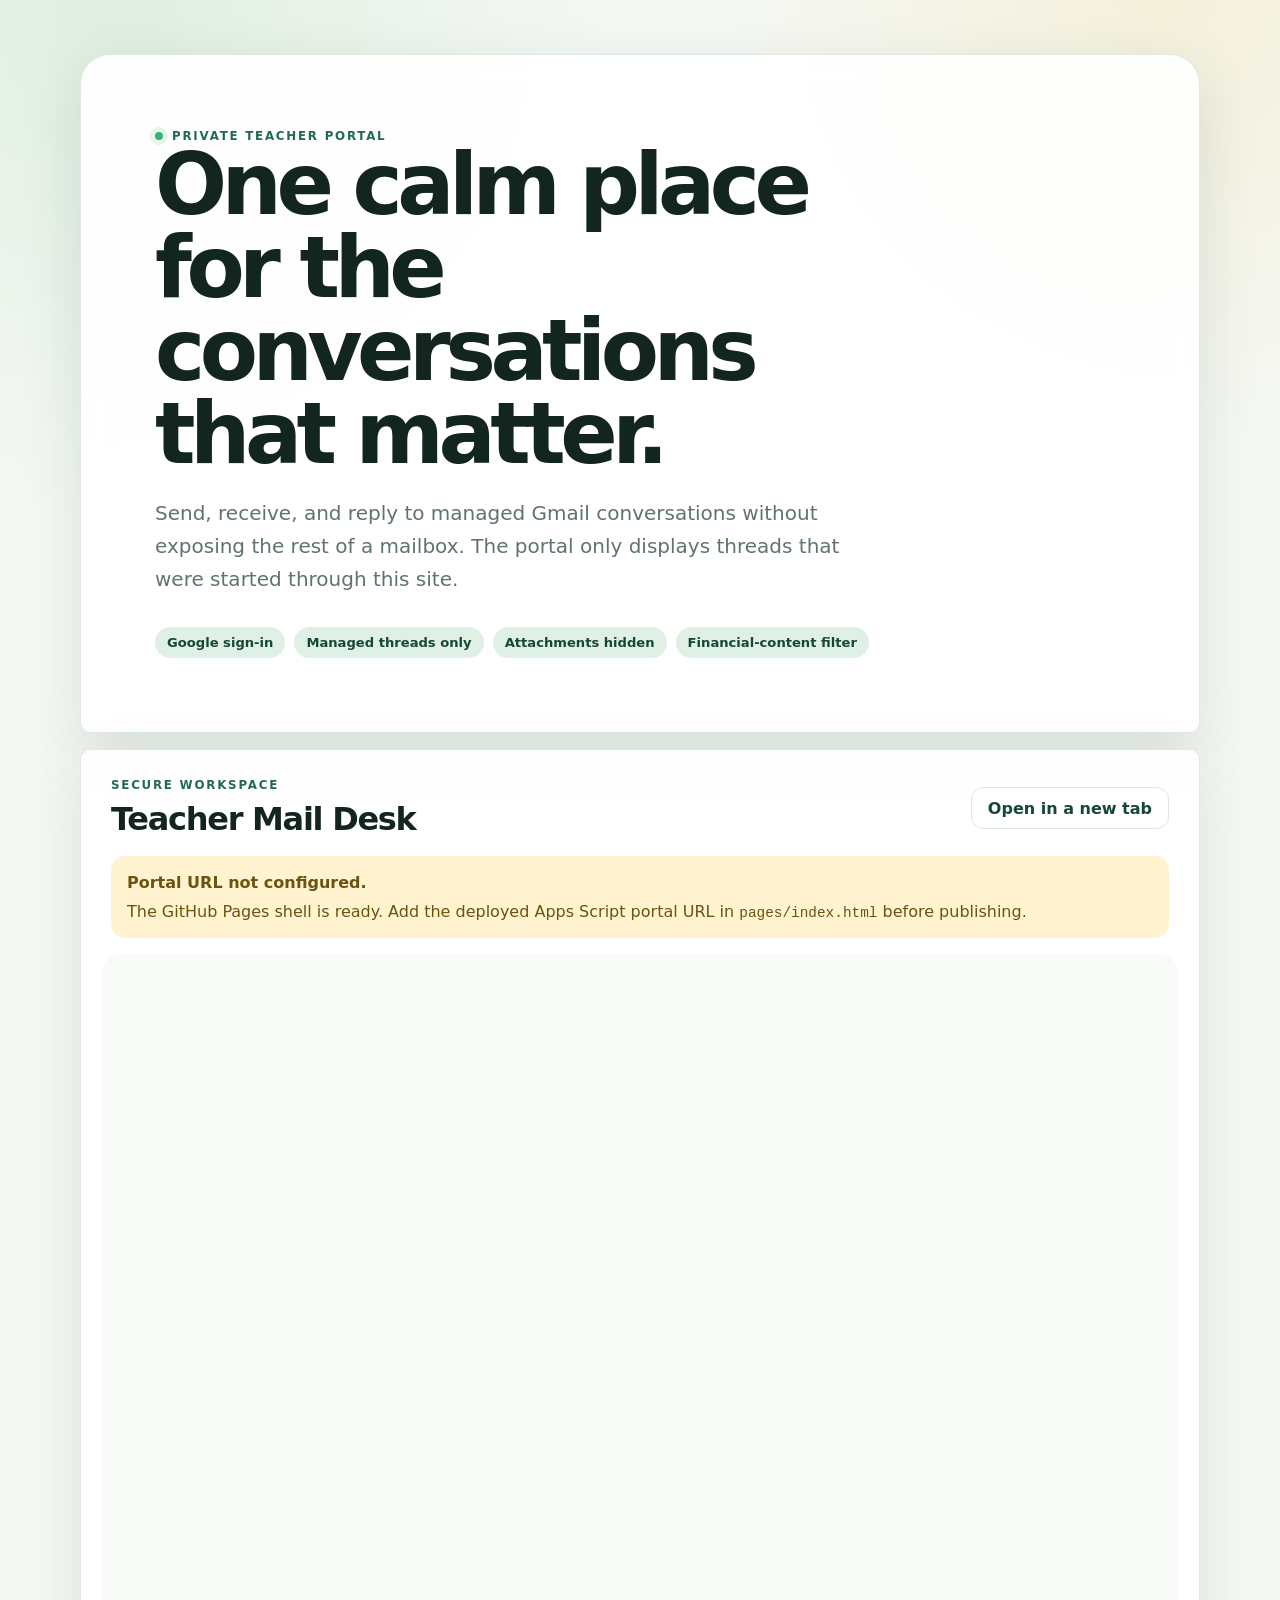
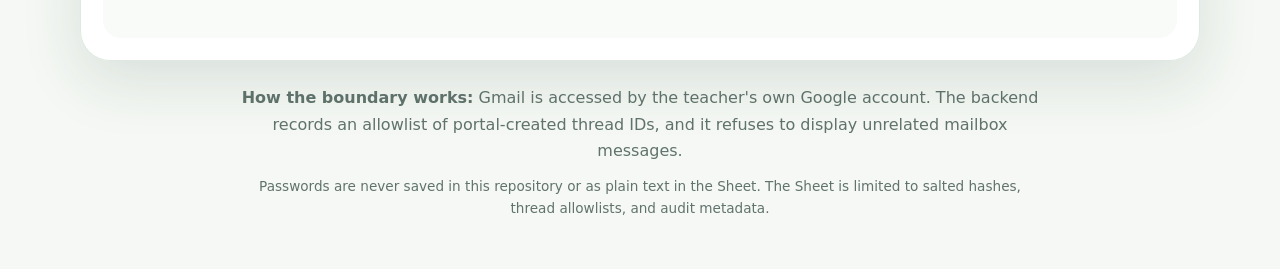
==== pages/index.html @ 8d0dcc26 "Add Apps Script core and Pages workflow" ====
<!doctype html>
<html lang="en">
  <head>
    <meta charset="utf-8" />
    <meta name="viewport" content="width=device-width, initial-scale=1" />
    <meta name="description" content="A private teacher mail desk for managed email conversations." />
    <title>Teacher Mail Desk</title>
    <link rel="stylesheet" href="./styles.css" />
  </head>
  <body>
    <main class="page-shell">
      <section class="hero-card">
        <div class="eyebrow"><span class="status-dot"></span> PRIVATE TEACHER PORTAL</div>
        <h1>One calm place for the conversations that matter.</h1>
        <p class="lede">
          Send, receive, and reply to managed Gmail conversations without exposing the rest of a mailbox.
          The portal only displays threads that were started through this site.
        </p>
        <div class="trust-row" aria-label="Privacy commitments">
          <span>Google sign-in</span>
          <span>Managed threads only</span>
          <span>Attachments hidden</span>
          <span>Financial-content filter</span>
        </div>
      </section>

      <section class="portal-card" aria-labelledby="portal-title">
        <div class="portal-heading">
          <div>
            <p class="section-kicker">SECURE WORKSPACE</p>
            <h2 id="portal-title">Teacher Mail Desk</h2>
          </div>
          <a id="open-portal" class="button button-secondary" href="#" target="_blank" rel="noopener">Open in a new tab</a>
        </div>

        <div id="setup-warning" class="notice notice-warning" hidden>
          <strong>Portal URL not configured.</strong>
          <span>The GitHub Pages shell is ready. Add the deployed Apps Script portal URL in <code>pages/index.html</code> before publishing.</span>
        </div>

        <iframe
          id="portal-frame"
          title="Teacher Mail Desk secure portal"
          loading="eager"
          referrerpolicy="no-referrer"
          hidden
        ></iframe>
      </section>

      <section class="footer-note">
        <p><strong>How the boundary works:</strong> Gmail is accessed by the teacher's own Google account. The backend records an allowlist of portal-created thread IDs, and it refuses to display unrelated mailbox messages.</p>
        <p class="small-print">Passwords are never saved in this repository or as plain text in the Sheet. The Sheet is limited to salted hashes, thread allowlists, and audit metadata.</p>
      </section>
    </main>
    <script>
      // This URL is public configuration, not a secret. Never put a password, token, or Sheet ID here.
      const APP_SCRIPT_URL = "https://script.google.com/macros/s/REPLACE_WITH_PORTAL_DEPLOYMENT_ID/exec";
      const isConfigured = APP_SCRIPT_URL && !APP_SCRIPT_URL.includes("REPLACE_WITH_");
      const frame = document.getElementById("portal-frame");
      const openPortal = document.getElementById("open-portal");
      const warning = document.getElementById("setup-warning");

      if (isConfigured) {
        frame.src = APP_SCRIPT_URL;
        frame.hidden = false;
        openPortal.href = APP_SCRIPT_URL;
      } else {
        warning.hidden = false;
        openPortal.setAttribute("aria-disabled", "true");
        openPortal.addEventListener("click", (event) => event.preventDefault());
      }
    </script>
  </body>
</html>
---- pages/styles.css ----
:root {
  color-scheme: light;
  --ink: #13251f;
  --muted: #61736d;
  --paper: #f5f8f4;
  --card: rgba(255, 255, 255, 0.9);
  --line: #dce7df;
  --green: #236b4d;
  --green-dark: #174735;
  --mint: #dff0e4;
  --yellow: #fff4cf;
  --shadow: 0 20px 60px rgba(30, 67, 51, 0.13);
  font-family: Inter, ui-sans-serif, system-ui, -apple-system, BlinkMacSystemFont, "Segoe UI", sans-serif;
}

* { box-sizing: border-box; }

body {
  margin: 0;
  min-width: 320px;
  color: var(--ink);
  background:
    radial-gradient(circle at 9% 1%, rgba(183, 221, 190, 0.35), transparent 31rem),
    radial-gradient(circle at 91% 0%, rgba(241, 218, 154, 0.28), transparent 28rem),
    var(--paper);
}

button, a { font: inherit; }

.page-shell { width: min(1120px, calc(100% - 36px)); margin: 0 auto; padding: 54px 0 40px; }
.hero-card, .portal-card { background: var(--card); border: 1px solid rgba(220, 231, 223, 0.9); box-shadow: var(--shadow); backdrop-filter: blur(12px); }
.hero-card { padding: clamp(30px, 6vw, 74px); border-radius: 30px 30px 10px 10px; }
.eyebrow, .section-kicker { color: var(--green); font-size: 0.74rem; font-weight: 800; letter-spacing: 0.15em; }
.eyebrow { display: flex; gap: 9px; align-items: center; }
.status-dot { width: 8px; height: 8px; border-radius: 50%; background: #3eaf73; box-shadow: 0 0 0 5px rgba(62, 175, 115, 0.12); }
h1, h2, p { margin-top: 0; }
h1 { max-width: 760px; margin-bottom: 22px; font-size: clamp(2.35rem, 7vw, 5.3rem); line-height: 0.98; letter-spacing: -0.065em; font-weight: 800; }
.lede { max-width: 690px; color: var(--muted); font-size: clamp(1rem, 2vw, 1.25rem); line-height: 1.65; }
.trust-row { display: flex; flex-wrap: wrap; gap: 9px; margin-top: 31px; }
.trust-row span { padding: 8px 12px; color: var(--green-dark); background: var(--mint); border-radius: 999px; font-size: 0.82rem; font-weight: 700; }
.portal-card { margin-top: 16px; padding: 22px; border-radius: 10px 10px 30px 30px; }
.portal-heading { display: flex; justify-content: space-between; gap: 16px; align-items: center; padding: 6px 8px 18px; }
.section-kicker { margin-bottom: 8px; }
h2 { margin-bottom: 0; font-size: clamp(1.4rem, 3vw, 2rem); letter-spacing: -0.04em; }
.button { display: inline-flex; align-items: center; justify-content: center; min-height: 42px; padding: 0 16px; border-radius: 12px; text-decoration: none; font-weight: 750; cursor: pointer; }
.button-secondary { color: var(--green-dark); border: 1px solid var(--line); background: #fff; }
.notice { display: flex; flex-direction: column; gap: 5px; margin: 0 8px 16px; padding: 15px 16px; border-radius: 14px; line-height: 1.45; }
.notice-warning { color: #6b5310; background: var(--yellow); }
code { font-family: ui-monospace, SFMono-Regular, Menlo, monospace; font-size: 0.9em; }
#portal-frame { display: block; width: 100%; height: min(780px, 76vh); min-height: 650px; border: 0; border-radius: 18px; background: #f8fbf8; }
.footer-note { max-width: 810px; margin: 24px auto 0; color: var(--muted); line-height: 1.65; text-align: center; }
.footer-note p { margin-bottom: 10px; }
.small-print { font-size: 0.85rem; }

@media (max-width: 680px) {
  .page-shell { width: min(100% - 22px, 1120px); padding-top: 16px; }
  .hero-card { padding: 30px 24px; }
  .portal-card { padding: 12px; }
  .portal-heading { align-items: flex-start; flex-direction: column; padding: 10px 6px 16px; }
  .button-secondary { width: 100%; }
  #portal-frame { min-height: 720px; height: 820px; }
}
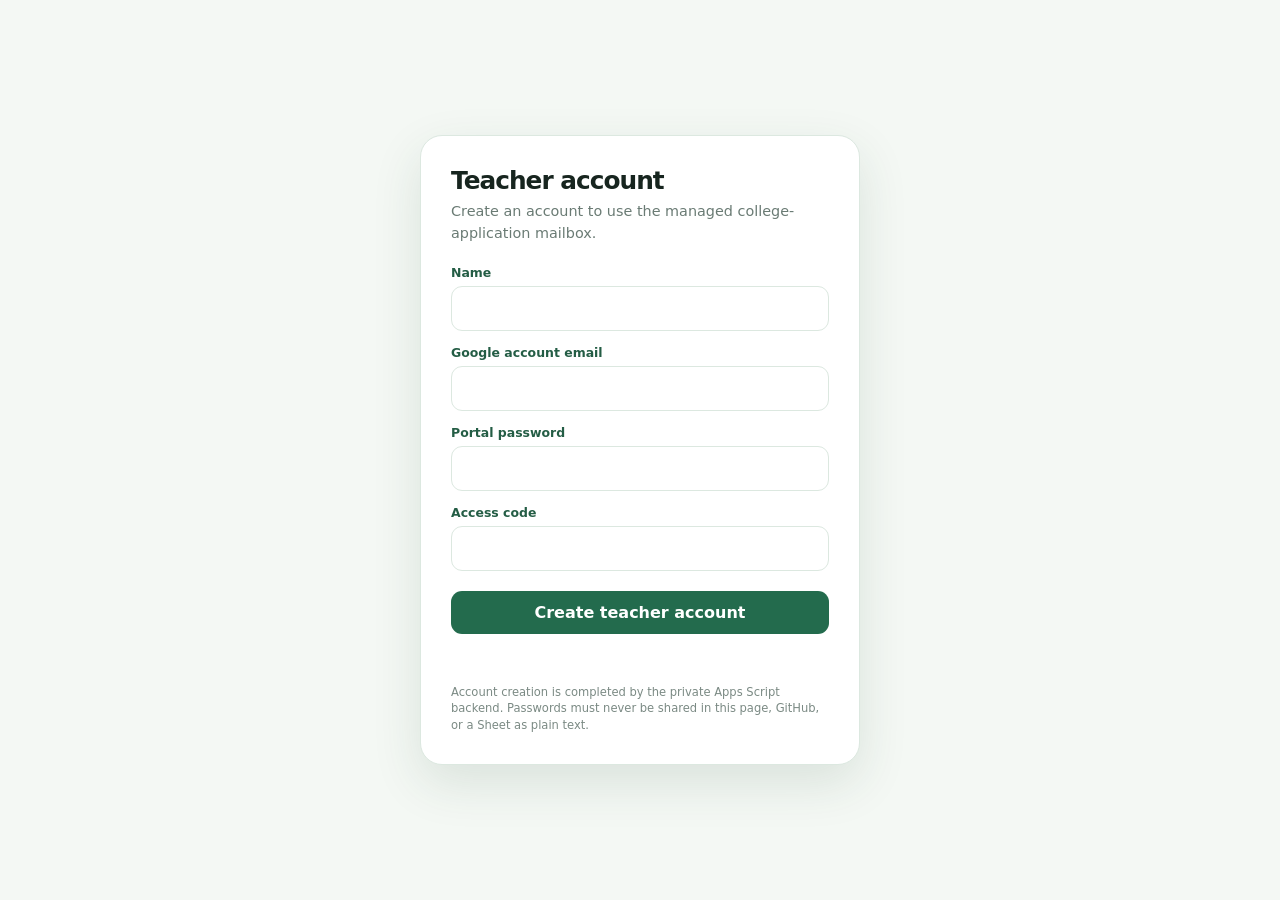
==== commit fb2f2818: "Simplify teacher account entry page" ====
--- a/pages/index.html
+++ b/pages/index.html
@@ -3,72 +3,56 @@
   <head>
     <meta charset="utf-8" />
     <meta name="viewport" content="width=device-width, initial-scale=1" />
-    <meta name="description" content="A private teacher mail desk for managed email conversations." />
-    <title>Teacher Mail Desk</title>
-    <link rel="stylesheet" href="./styles.css" />
+    <title>Teacher account</title>
+    <style>
+      :root { color-scheme: light; font-family: Inter, ui-sans-serif, system-ui, sans-serif; color: #17251f; background: #f4f8f4; }
+      * { box-sizing: border-box; }
+      body { margin: 0; min-height: 100vh; display: grid; place-items: center; padding: 20px; }
+      main { width: min(440px, 100%); padding: 30px; border: 1px solid #dce8e0; border-radius: 22px; background: #fff; box-shadow: 0 18px 50px rgba(31, 71, 52, .12); }
+      h1 { margin: 0 0 6px; font-size: 1.55rem; letter-spacing: -.04em; }
+      p { margin: 0 0 20px; color: #6a7b74; line-height: 1.5; font-size: .9rem; }
+      label { display: block; margin: 14px 0 6px; color: #245d45; font-size: .78rem; font-weight: 750; }
+      input { width: 100%; padding: 12px 13px; border: 1px solid #dce8e0; border-radius: 11px; font: inherit; outline: none; }
+      input:focus { border-color: #73aa88; box-shadow: 0 0 0 4px rgba(115, 170, 136, .14); }
+      button { width: 100%; margin-top: 20px; padding: 12px 14px; border: 0; border-radius: 11px; color: #fff; background: #236b4d; font: inherit; font-weight: 800; cursor: pointer; }
+      button:hover { background: #174735; }
+      .status { min-height: 20px; margin: 12px 0 0; color: #a43d3d; font-size: .78rem; line-height: 1.4; }
+      .status.ok { color: #236b4d; }
+      .security { margin-top: 18px; color: #7b8a84; font-size: .72rem; line-height: 1.45; }
+    </style>
   </head>
   <body>
-    <main class="page-shell">
-      <section class="hero-card">
-        <div class="eyebrow"><span class="status-dot"></span> PRIVATE TEACHER PORTAL</div>
-        <h1>One calm place for the conversations that matter.</h1>
-        <p class="lede">
-          Send, receive, and reply to managed Gmail conversations without exposing the rest of a mailbox.
-          The portal only displays threads that were started through this site.
-        </p>
-        <div class="trust-row" aria-label="Privacy commitments">
-          <span>Google sign-in</span>
-          <span>Managed threads only</span>
-          <span>Attachments hidden</span>
-          <span>Financial-content filter</span>
-        </div>
-      </section>
-
-      <section class="portal-card" aria-labelledby="portal-title">
-        <div class="portal-heading">
-          <div>
-            <p class="section-kicker">SECURE WORKSPACE</p>
-            <h2 id="portal-title">Teacher Mail Desk</h2>
-          </div>
-          <a id="open-portal" class="button button-secondary" href="#" target="_blank" rel="noopener">Open in a new tab</a>
-        </div>
-
-        <div id="setup-warning" class="notice notice-warning" hidden>
-          <strong>Portal URL not configured.</strong>
-          <span>The GitHub Pages shell is ready. Add the deployed Apps Script portal URL in <code>pages/index.html</code> before publishing.</span>
-        </div>
-
-        <iframe
-          id="portal-frame"
-          title="Teacher Mail Desk secure portal"
-          loading="eager"
-          referrerpolicy="no-referrer"
-          hidden
-        ></iframe>
-      </section>
-
-      <section class="footer-note">
-        <p><strong>How the boundary works:</strong> Gmail is accessed by the teacher's own Google account. The backend records an allowlist of portal-created thread IDs, and it refuses to display unrelated mailbox messages.</p>
-        <p class="small-print">Passwords are never saved in this repository or as plain text in the Sheet. The Sheet is limited to salted hashes, thread allowlists, and audit metadata.</p>
-      </section>
+    <main>
+      <h1>Teacher account</h1>
+      <p>Create an account to use the managed college-application mailbox.</p>
+      <form id="account-form">
+        <label for="name">Name</label>
+        <input id="name" name="name" autocomplete="name" required />
+        <label for="email">Google account email</label>
+        <input id="email" name="email" type="email" autocomplete="email" required />
+        <label for="password">Portal password</label>
+        <input id="password" name="password" type="password" minlength="12" autocomplete="new-password" required />
+        <label for="access-code">Access code</label>
+        <input id="access-code" name="access-code" type="password" minlength="12" autocomplete="one-time-code" required />
+        <button type="submit">Create teacher account</button>
+        <div id="status" class="status" role="status" aria-live="polite"></div>
+      </form>
+      <div class="security">Account creation is completed by the private Apps Script backend. Passwords must never be shared in this page, GitHub, or a Sheet as plain text.</div>
     </main>
     <script>
-      // This URL is public configuration, not a secret. Never put a password, token, or Sheet ID here.
       const APP_SCRIPT_URL = "https://script.google.com/macros/s/REPLACE_WITH_PORTAL_DEPLOYMENT_ID/exec";
-      const isConfigured = APP_SCRIPT_URL && !APP_SCRIPT_URL.includes("REPLACE_WITH_");
-      const frame = document.getElementById("portal-frame");
-      const openPortal = document.getElementById("open-portal");
-      const warning = document.getElementById("setup-warning");
-
-      if (isConfigured) {
-        frame.src = APP_SCRIPT_URL;
-        frame.hidden = false;
-        openPortal.href = APP_SCRIPT_URL;
-      } else {
-        warning.hidden = false;
-        openPortal.setAttribute("aria-disabled", "true");
-        openPortal.addEventListener("click", (event) => event.preventDefault());
-      }
+      const form = document.getElementById("account-form");
+      const status = document.getElementById("status");
+      form.addEventListener("submit", (event) => {
+        event.preventDefault();
+        if (APP_SCRIPT_URL.includes("REPLACE_WITH_")) {
+          status.textContent = "The secure account backend is not connected yet.";
+          return;
+        }
+        status.textContent = "Open the secure Apps Script account page to finish registration.";
+        status.className = "status ok";
+        window.location.href = APP_SCRIPT_URL;
+      });
     </script>
   </body>
 </html>
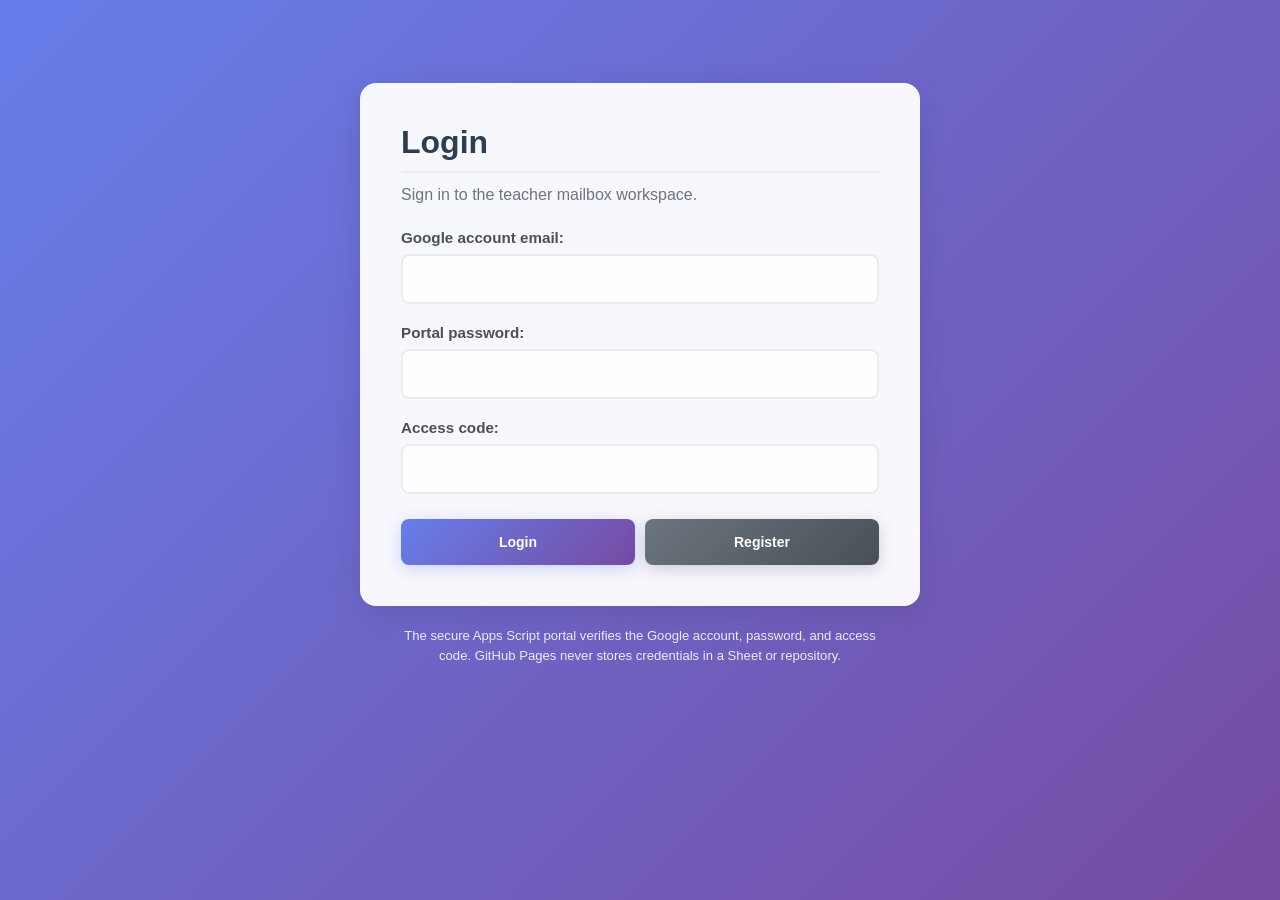
==== commit 563507c0: "Add records-style teacher auth flow" ====
--- a/pages/index.html
+++ b/pages/index.html
@@ -1,57 +1,112 @@
 <!doctype html>
 <html lang="en">
   <head>
-    <meta charset="utf-8" />
-    <meta name="viewport" content="width=device-width, initial-scale=1" />
-    <title>Teacher account</title>
-    <style>
-      :root { color-scheme: light; font-family: Inter, ui-sans-serif, system-ui, sans-serif; color: #17251f; background: #f4f8f4; }
-      * { box-sizing: border-box; }
-      body { margin: 0; min-height: 100vh; display: grid; place-items: center; padding: 20px; }
-      main { width: min(440px, 100%); padding: 30px; border: 1px solid #dce8e0; border-radius: 22px; background: #fff; box-shadow: 0 18px 50px rgba(31, 71, 52, .12); }
-      h1 { margin: 0 0 6px; font-size: 1.55rem; letter-spacing: -.04em; }
-      p { margin: 0 0 20px; color: #6a7b74; line-height: 1.5; font-size: .9rem; }
-      label { display: block; margin: 14px 0 6px; color: #245d45; font-size: .78rem; font-weight: 750; }
-      input { width: 100%; padding: 12px 13px; border: 1px solid #dce8e0; border-radius: 11px; font: inherit; outline: none; }
-      input:focus { border-color: #73aa88; box-shadow: 0 0 0 4px rgba(115, 170, 136, .14); }
-      button { width: 100%; margin-top: 20px; padding: 12px 14px; border: 0; border-radius: 11px; color: #fff; background: #236b4d; font: inherit; font-weight: 800; cursor: pointer; }
-      button:hover { background: #174735; }
-      .status { min-height: 20px; margin: 12px 0 0; color: #a43d3d; font-size: .78rem; line-height: 1.4; }
-      .status.ok { color: #236b4d; }
-      .security { margin-top: 18px; color: #7b8a84; font-size: .72rem; line-height: 1.45; }
-    </style>
+    <meta charset="UTF-8" />
+    <meta name="viewport" content="width=device-width, initial-scale=1.0" />
+    <title>Teacher Mail Desk</title>
+    <link rel="stylesheet" href="styles.css" />
   </head>
   <body>
+    <div id="alertContainer" aria-live="polite"></div>
+
     <main>
-      <h1>Teacher account</h1>
-      <p>Create an account to use the managed college-application mailbox.</p>
-      <form id="account-form">
-        <label for="name">Name</label>
-        <input id="name" name="name" autocomplete="name" required />
-        <label for="email">Google account email</label>
-        <input id="email" name="email" type="email" autocomplete="email" required />
-        <label for="password">Portal password</label>
-        <input id="password" name="password" type="password" minlength="12" autocomplete="new-password" required />
-        <label for="access-code">Access code</label>
-        <input id="access-code" name="access-code" type="password" minlength="12" autocomplete="one-time-code" required />
-        <button type="submit">Create teacher account</button>
-        <div id="status" class="status" role="status" aria-live="polite"></div>
-      </form>
-      <div class="security">Account creation is completed by the private Apps Script backend. Passwords must never be shared in this page, GitHub, or a Sheet as plain text.</div>
+      <section id="loginContainer" class="container">
+        <h2>Login</h2>
+        <p class="muted">Sign in to the teacher mailbox workspace.</p>
+        <form id="loginForm" method="post" target="_top">
+          <input type="hidden" name="action" value="signin" />
+          <div class="form-group">
+            <label for="loginEmail">Google account email:</label>
+            <input id="loginEmail" name="email" type="email" autocomplete="email" required />
+          </div>
+          <div class="form-group">
+            <label for="loginPassword">Portal password:</label>
+            <input id="loginPassword" name="password" type="password" autocomplete="current-password" minlength="12" required />
+          </div>
+          <div class="form-group">
+            <label for="loginAccessCode">Access code:</label>
+            <input id="loginAccessCode" name="accessCode" type="password" autocomplete="one-time-code" minlength="12" required />
+          </div>
+          <div class="button-group">
+            <button type="submit">Login</button>
+            <button type="button" id="showRegisterBtn" class="secondary">Register</button>
+          </div>
+        </form>
+      </section>
+
+      <section id="registerContainer" class="container hidden">
+        <h2>Register</h2>
+        <p class="muted">Create the teacher account with the administrator access code.</p>
+        <form id="registerForm" method="post" target="_top">
+          <input type="hidden" name="action" value="signup" />
+          <div class="form-group">
+            <label for="registerName">Teacher name:</label>
+            <input id="registerName" name="displayName" type="text" autocomplete="name" required />
+          </div>
+          <div class="form-group">
+            <label for="registerEmail">Google account email:</label>
+            <input id="registerEmail" name="email" type="email" autocomplete="email" required />
+          </div>
+          <div class="form-group">
+            <label for="registerPassword">Create portal password:</label>
+            <input id="registerPassword" name="password" type="password" autocomplete="new-password" minlength="12" required />
+          </div>
+          <div class="form-group">
+            <label for="registerAccessCode">Access code:</label>
+            <input id="registerAccessCode" name="accessCode" type="password" autocomplete="one-time-code" minlength="12" required />
+          </div>
+          <div class="button-group">
+            <button type="submit">Register</button>
+            <button type="button" id="showLoginBtn" class="secondary">Back to Login</button>
+          </div>
+        </form>
+      </section>
+
+      <p class="security-note">The secure Apps Script portal verifies the Google account, password, and access code. GitHub Pages never stores credentials in a Sheet or repository.</p>
     </main>
+
     <script>
       const APP_SCRIPT_URL = "https://script.google.com/macros/s/REPLACE_WITH_PORTAL_DEPLOYMENT_ID/exec";
-      const form = document.getElementById("account-form");
-      const status = document.getElementById("status");
-      form.addEventListener("submit", (event) => {
+      const alertContainer = document.getElementById("alertContainer");
+
+      function showAlert(message, type = "error") {
+        alertContainer.textContent = "";
+        const alert = document.createElement("div");
+        alert.className = `alert alert-${type}`;
+        alert.textContent = message;
+        alertContainer.appendChild(alert);
+      }
+
+      function showLogin() {
+        document.getElementById("loginContainer").classList.remove("hidden");
+        document.getElementById("registerContainer").classList.add("hidden");
+      }
+
+      function showRegister() {
+        document.getElementById("loginContainer").classList.add("hidden");
+        document.getElementById("registerContainer").classList.remove("hidden");
+      }
+
+      function submitToSecurePortal(event) {
         event.preventDefault();
         if (APP_SCRIPT_URL.includes("REPLACE_WITH_")) {
-          status.textContent = "The secure account backend is not connected yet.";
+          showAlert("The secure Apps Script portal is not connected yet. Complete its deployment before signing in.");
           return;
         }
-        status.textContent = "Open the secure Apps Script account page to finish registration.";
-        status.className = "status ok";
-        window.location.href = APP_SCRIPT_URL;
+        const form = event.currentTarget;
+        form.action = APP_SCRIPT_URL;
+        form.submit();
+      }
+
+      document.getElementById("showRegisterBtn").addEventListener("click", showRegister);
+      document.getElementById("showLoginBtn").addEventListener("click", showLogin);
+      document.getElementById("loginForm").addEventListener("submit", (event) => {
+        event.preventDefault();
+        submitToSecurePortal(event);
+      });
+      document.getElementById("registerForm").addEventListener("submit", (event) => {
+        event.preventDefault();
+        submitToSecurePortal(event);
       });
     </script>
   </body>
--- a/pages/styles.css
+++ b/pages/styles.css
@@ -0,0 +1,53 @@
+* { margin: 0; padding: 0; box-sizing: border-box; }
+
+:root {
+  color-scheme: light;
+  font-family: -apple-system, BlinkMacSystemFont, "Segoe UI", Roboto, sans-serif;
+  color: #333;
+}
+
+body {
+  max-width: 1200px;
+  min-height: 100vh;
+  margin: 0 auto;
+  padding: 20px;
+  background: linear-gradient(135deg, #667eea 0%, #764ba2 100%);
+}
+
+main { width: min(560px, 100%); margin: 7vh auto 0; }
+#alertContainer { min-height: 0; }
+
+.container {
+  padding: 40px;
+  margin-bottom: 20px;
+  border: 1px solid rgba(255, 255, 255, 0.2);
+  border-radius: 16px;
+  background: rgba(255, 255, 255, 0.95);
+  box-shadow: 0 8px 32px rgba(0, 0, 0, 0.1);
+  backdrop-filter: blur(10px);
+}
+
+h2 { margin-bottom: 10px; padding-bottom: 10px; border-bottom: 2px solid #e9ecef; color: #2c3e50; font-size: 2em; font-weight: 600; }
+.muted { margin-bottom: 22px; color: #6c757d; line-height: 1.5; }
+.form-group { margin-bottom: 20px; }
+.form-group label { display: block; margin-bottom: 8px; color: #495057; font-size: 0.95em; font-weight: 600; }
+.form-group input { width: 100%; padding: 14px 16px; border: 2px solid #e9ecef; border-radius: 8px; outline: none; color: #333; background: rgba(255, 255, 255, 0.9); font: inherit; transition: all 0.3s ease; }
+.form-group input:focus { border-color: #667eea; box-shadow: 0 0 0 3px rgba(102, 126, 234, 0.1); background: #fff; }
+.button-group { display: flex; flex-wrap: wrap; gap: 10px; margin-top: 25px; }
+button { flex: 1 1 180px; min-height: 46px; padding: 12px 24px; border: 0; border-radius: 8px; color: #fff; background: linear-gradient(135deg, #667eea, #764ba2); box-shadow: 0 4px 15px rgba(102, 126, 234, 0.3); font: inherit; font-size: 14px; font-weight: 600; cursor: pointer; transition: all 0.3s ease; }
+button:hover { transform: translateY(-2px); box-shadow: 0 6px 20px rgba(102, 126, 234, 0.4); }
+button:active { transform: translateY(0); }
+button.secondary { color: #fff; background: linear-gradient(135deg, #6c757d, #495057); box-shadow: 0 4px 15px rgba(108, 117, 125, 0.3); }
+.security-note { margin: 0 auto; max-width: 500px; color: rgba(255, 255, 255, 0.88); font-size: 0.82rem; line-height: 1.55; text-align: center; }
+.alert { padding: 16px 20px; margin: 0 auto 15px; border-left: 4px solid; border-radius: 8px; background: #f8d7da; color: #721c24; font-weight: 500; line-height: 1.45; }
+.alert-success { border-left-color: #28a745; background: #d4edda; color: #155724; }
+.hidden { display: none !important; }
+
+@media (max-width: 600px) {
+  body { padding: 10px; }
+  main { margin-top: 3vh; }
+  .container { padding: 24px 20px; }
+  h2 { font-size: 1.6em; }
+  .button-group { flex-direction: column; }
+  button { width: 100%; }
+}
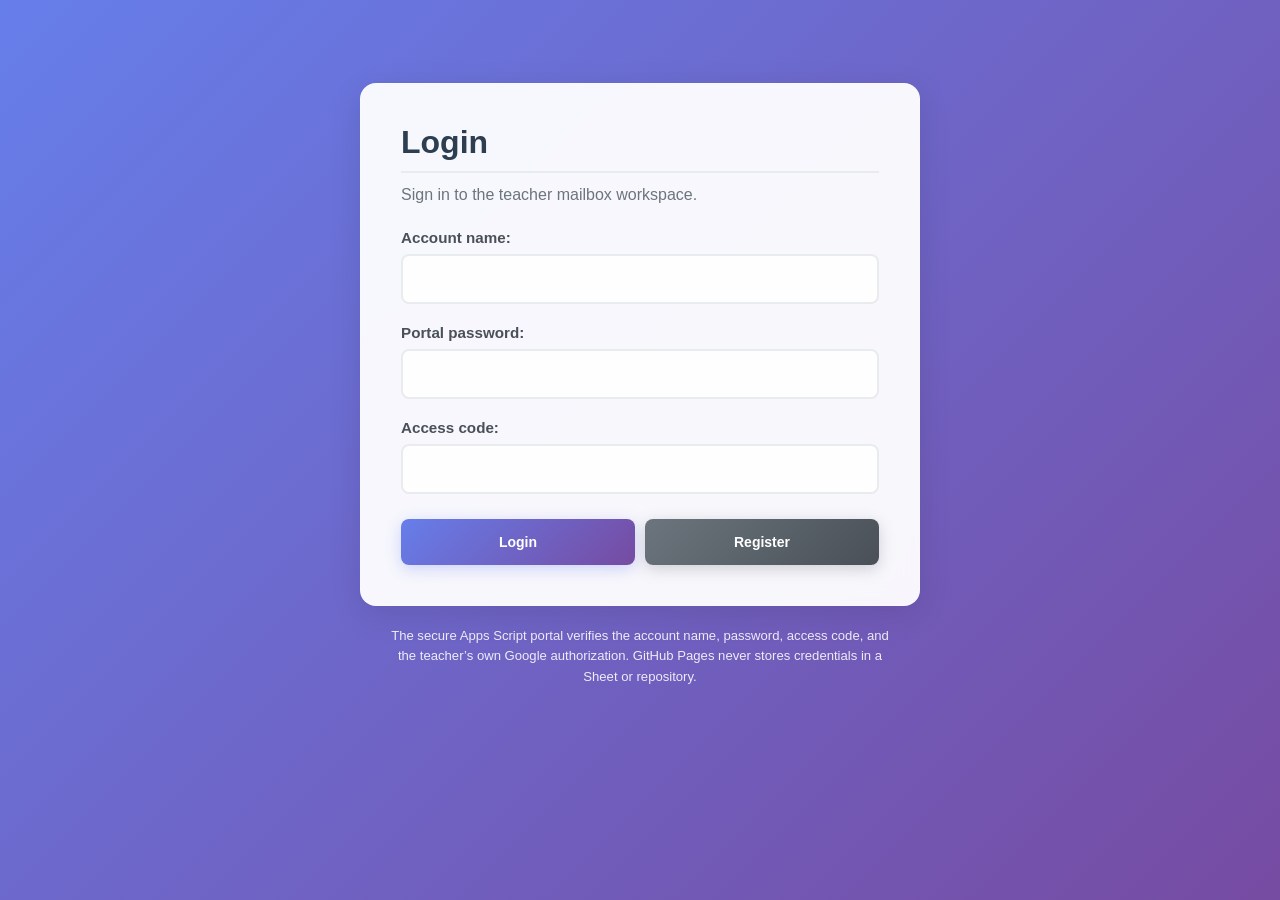
==== commit 5a58dcab: "Use account-name teacher portal authentication" ====
--- a/pages/index.html
+++ b/pages/index.html
@@ -16,16 +16,16 @@
         <form id="loginForm" method="post" target="_top">
           <input type="hidden" name="action" value="signin" />
           <div class="form-group">
-            <label for="loginEmail">Google account email:</label>
-            <input id="loginEmail" name="email" type="email" autocomplete="email" required />
+            <label for="loginAccountName">Account name:</label>
+            <input id="loginAccountName" name="accountName" type="text" autocomplete="username" required />
           </div>
           <div class="form-group">
             <label for="loginPassword">Portal password:</label>
-            <input id="loginPassword" name="password" type="password" autocomplete="current-password" minlength="12" required />
+            <input id="loginPassword" name="password" type="password" autocomplete="current-password" minlength="6" required />
           </div>
           <div class="form-group">
             <label for="loginAccessCode">Access code:</label>
-            <input id="loginAccessCode" name="accessCode" type="password" autocomplete="one-time-code" minlength="12" required />
+            <input id="loginAccessCode" name="accessCode" type="password" autocomplete="one-time-code" minlength="4" required />
           </div>
           <div class="button-group">
             <button type="submit">Login</button>
@@ -40,20 +40,16 @@
         <form id="registerForm" method="post" target="_top">
           <input type="hidden" name="action" value="signup" />
           <div class="form-group">
-            <label for="registerName">Teacher name:</label>
-            <input id="registerName" name="displayName" type="text" autocomplete="name" required />
-          </div>
-          <div class="form-group">
-            <label for="registerEmail">Google account email:</label>
-            <input id="registerEmail" name="email" type="email" autocomplete="email" required />
+            <label for="registerAccountName">Account name:</label>
+            <input id="registerAccountName" name="accountName" type="text" autocomplete="username" required />
           </div>
           <div class="form-group">
             <label for="registerPassword">Create portal password:</label>
-            <input id="registerPassword" name="password" type="password" autocomplete="new-password" minlength="12" required />
+            <input id="registerPassword" name="password" type="password" autocomplete="new-password" minlength="6" required />
           </div>
           <div class="form-group">
             <label for="registerAccessCode">Access code:</label>
-            <input id="registerAccessCode" name="accessCode" type="password" autocomplete="one-time-code" minlength="12" required />
+            <input id="registerAccessCode" name="accessCode" type="password" autocomplete="one-time-code" minlength="4" required />
           </div>
           <div class="button-group">
             <button type="submit">Register</button>
@@ -62,11 +58,11 @@
         </form>
       </section>
 
-      <p class="security-note">The secure Apps Script portal verifies the Google account, password, and access code. GitHub Pages never stores credentials in a Sheet or repository.</p>
+      <p class="security-note">The secure Apps Script portal verifies the account name, password, access code, and the teacher’s own Google authorization. GitHub Pages never stores credentials in a Sheet or repository.</p>
     </main>
 
     <script>
-      const APP_SCRIPT_URL = "https://script.google.com/macros/s/REPLACE_WITH_PORTAL_DEPLOYMENT_ID/exec";
+      const APP_SCRIPT_URL = "https://script.google.com/macros/s/AKfycbxsGA4I2OXwmDNISLNTRx9rDYooIVqCq_hjOPhfwsQo-kWr6Y9VFb3ChDuVEBZ6Z98/exec";
       const alertContainer = document.getElementById("alertContainer");
 
       function showAlert(message, type = "error") {
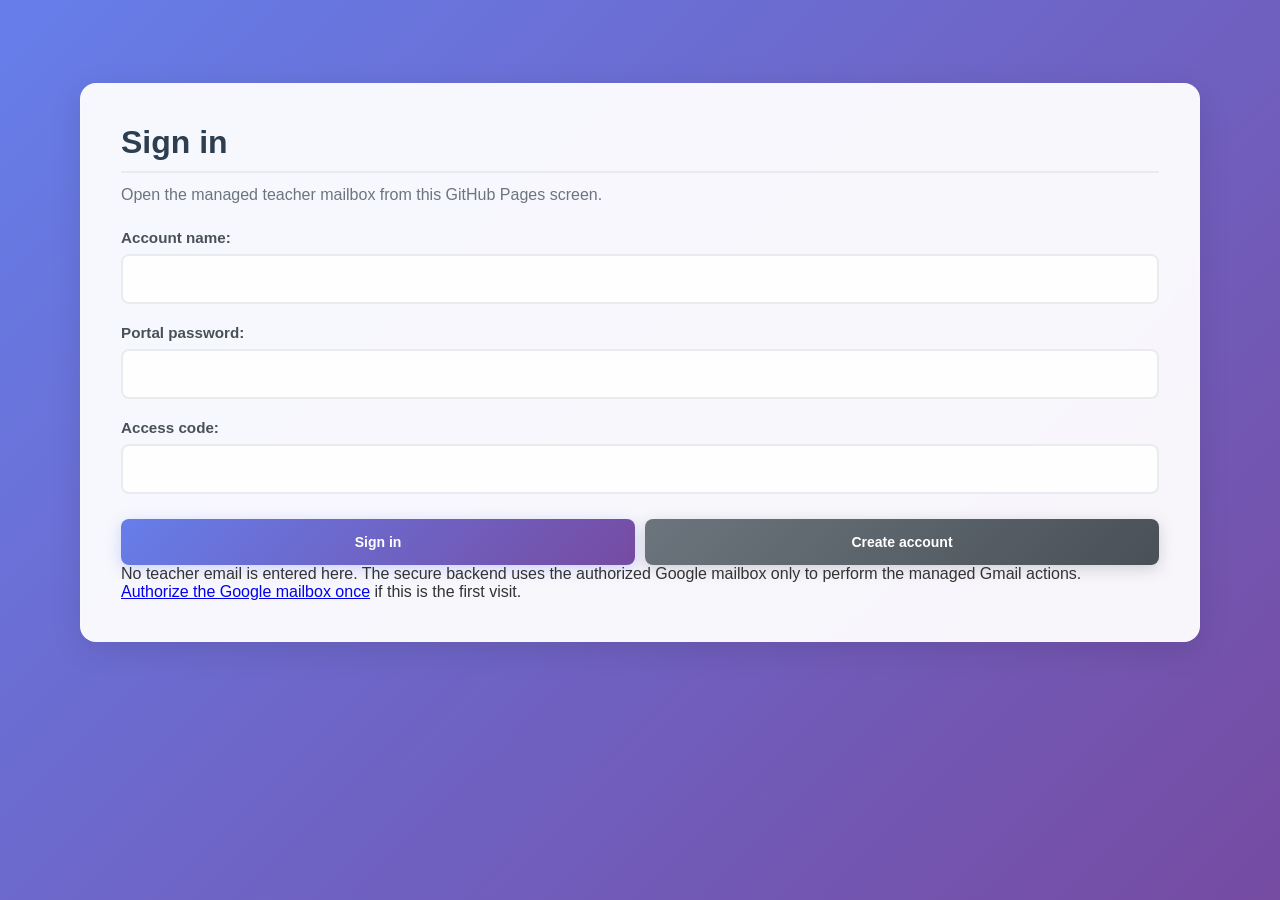
==== commit 25abeb30: "Keep mail workspace on GitHub Pages" ====
--- a/pages/index.html
+++ b/pages/index.html
@@ -1,109 +1,12 @@
 <!doctype html>
 <html lang="en">
   <head>
-    <meta charset="UTF-8" />
-    <meta name="viewport" content="width=device-width, initial-scale=1.0" />
+    <meta charset="utf-8" />
+    <meta name="viewport" content="width=device-width, initial-scale=1" />
     <title>Teacher Mail Desk</title>
-    <link rel="stylesheet" href="styles.css" />
   </head>
   <body>
-    <div id="alertContainer" aria-live="polite"></div>
-
-    <main>
-      <section id="loginContainer" class="container">
-        <h2>Login</h2>
-        <p class="muted">Sign in to the teacher mailbox workspace.</p>
-        <form id="loginForm" method="post" target="_top">
-          <input type="hidden" name="action" value="signin" />
-          <div class="form-group">
-            <label for="loginAccountName">Account name:</label>
-            <input id="loginAccountName" name="accountName" type="text" autocomplete="username" required />
-          </div>
-          <div class="form-group">
-            <label for="loginPassword">Portal password:</label>
-            <input id="loginPassword" name="password" type="password" autocomplete="current-password" minlength="6" required />
-          </div>
-          <div class="form-group">
-            <label for="loginAccessCode">Access code:</label>
-            <input id="loginAccessCode" name="accessCode" type="password" autocomplete="one-time-code" minlength="4" required />
-          </div>
-          <div class="button-group">
-            <button type="submit">Login</button>
-            <button type="button" id="showRegisterBtn" class="secondary">Register</button>
-          </div>
-        </form>
-      </section>
-
-      <section id="registerContainer" class="container hidden">
-        <h2>Register</h2>
-        <p class="muted">Create the teacher account with the administrator access code.</p>
-        <form id="registerForm" method="post" target="_top">
-          <input type="hidden" name="action" value="signup" />
-          <div class="form-group">
-            <label for="registerAccountName">Account name:</label>
-            <input id="registerAccountName" name="accountName" type="text" autocomplete="username" required />
-          </div>
-          <div class="form-group">
-            <label for="registerPassword">Create portal password:</label>
-            <input id="registerPassword" name="password" type="password" autocomplete="new-password" minlength="6" required />
-          </div>
-          <div class="form-group">
-            <label for="registerAccessCode">Access code:</label>
-            <input id="registerAccessCode" name="accessCode" type="password" autocomplete="one-time-code" minlength="4" required />
-          </div>
-          <div class="button-group">
-            <button type="submit">Register</button>
-            <button type="button" id="showLoginBtn" class="secondary">Back to Login</button>
-          </div>
-        </form>
-      </section>
-
-      <p class="security-note">The secure Apps Script portal verifies the account name, password, access code, and the teacher’s own Google authorization. GitHub Pages never stores credentials in a Sheet or repository.</p>
-    </main>
-
-    <script>
-      const APP_SCRIPT_URL = "https://script.google.com/macros/s/AKfycbxsGA4I2OXwmDNISLNTRx9rDYooIVqCq_hjOPhfwsQo-kWr6Y9VFb3ChDuVEBZ6Z98/exec";
-      const alertContainer = document.getElementById("alertContainer");
-
-      function showAlert(message, type = "error") {
-        alertContainer.textContent = "";
-        const alert = document.createElement("div");
-        alert.className = `alert alert-${type}`;
-        alert.textContent = message;
-        alertContainer.appendChild(alert);
-      }
-
-      function showLogin() {
-        document.getElementById("loginContainer").classList.remove("hidden");
-        document.getElementById("registerContainer").classList.add("hidden");
-      }
-
-      function showRegister() {
-        document.getElementById("loginContainer").classList.add("hidden");
-        document.getElementById("registerContainer").classList.remove("hidden");
-      }
-
-      function submitToSecurePortal(event) {
-        event.preventDefault();
-        if (APP_SCRIPT_URL.includes("REPLACE_WITH_")) {
-          showAlert("The secure Apps Script portal is not connected yet. Complete its deployment before signing in.");
-          return;
-        }
-        const form = event.currentTarget;
-        form.action = APP_SCRIPT_URL;
-        form.submit();
-      }
-
-      document.getElementById("showRegisterBtn").addEventListener("click", showRegister);
-      document.getElementById("showLoginBtn").addEventListener("click", showLogin);
-      document.getElementById("loginForm").addEventListener("submit", (event) => {
-        event.preventDefault();
-        submitToSecurePortal(event);
-      });
-      document.getElementById("registerForm").addEventListener("submit", (event) => {
-        event.preventDefault();
-        submitToSecurePortal(event);
-      });
-    </script>
+    <p>Opening the GitHub Pages teacher mailbox…</p>
+    <script>window.location.replace('../' + window.location.search + window.location.hash);</script>
   </body>
 </html>
